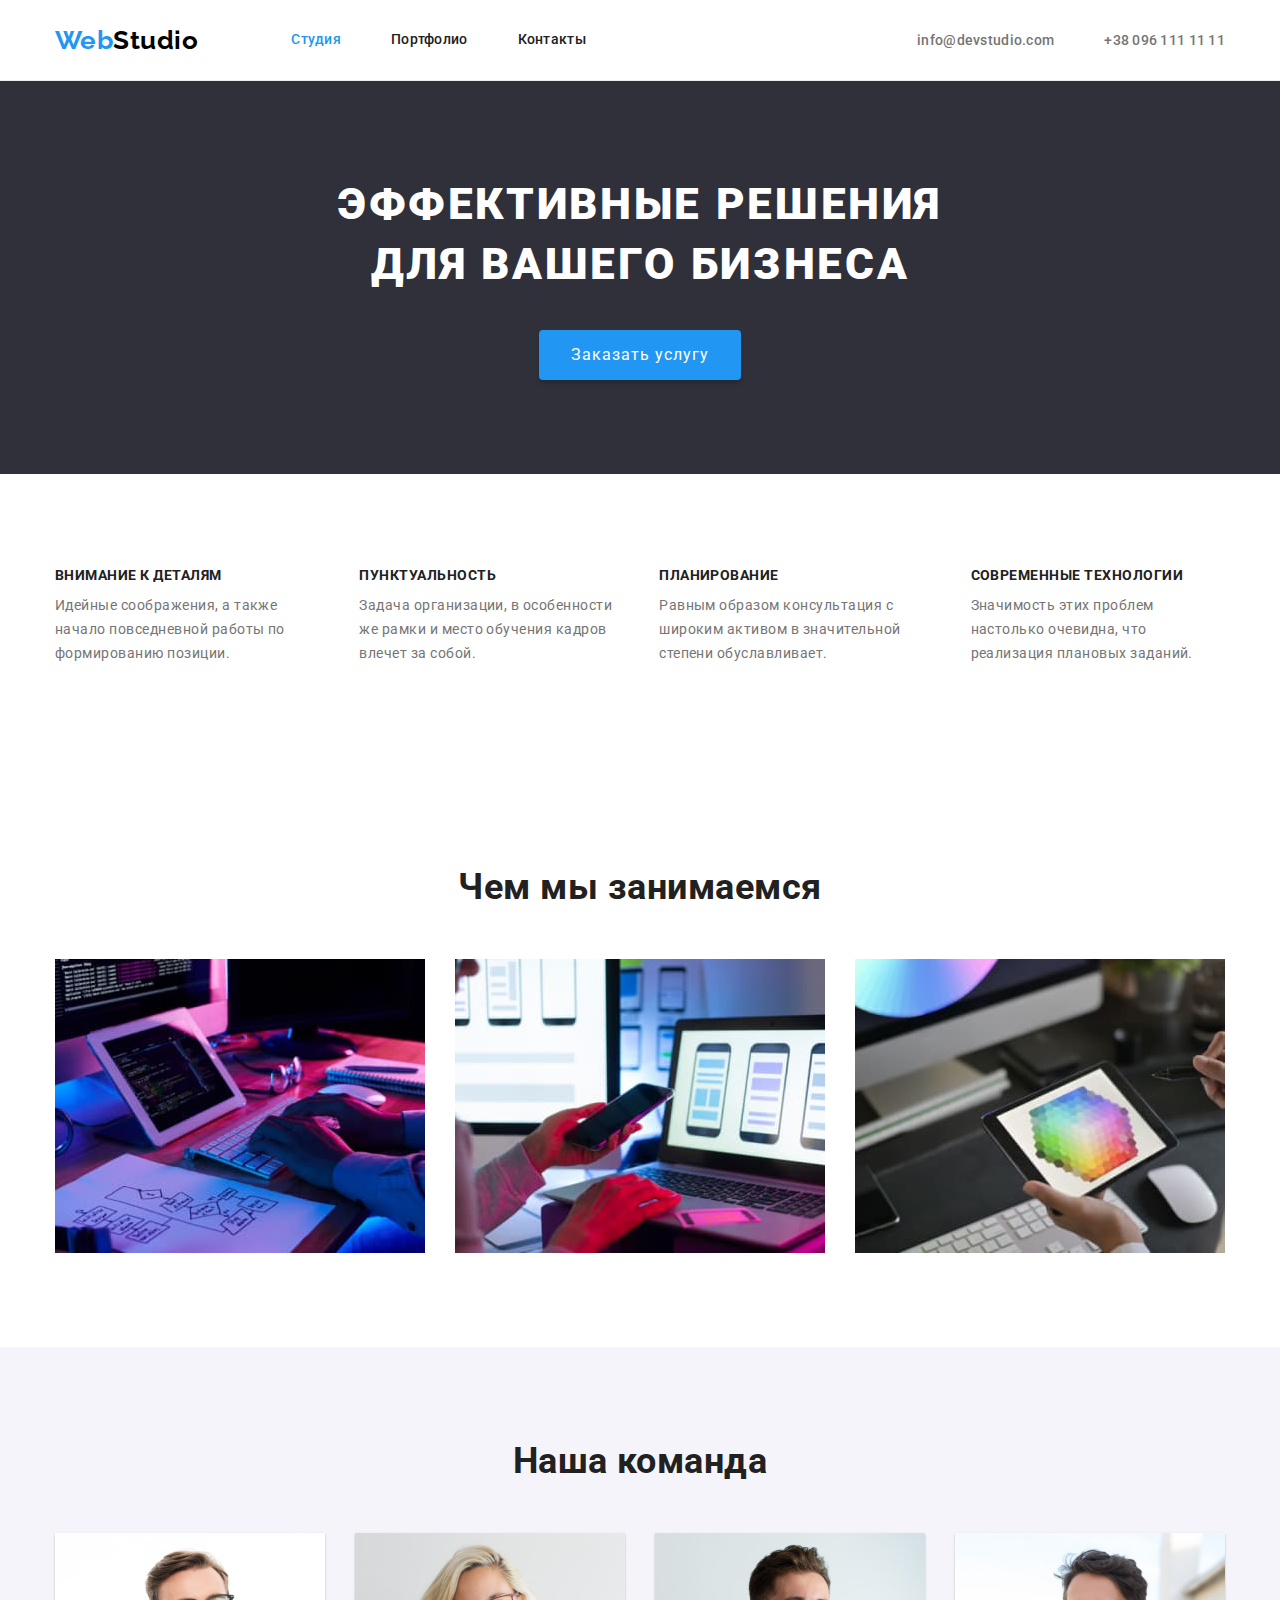
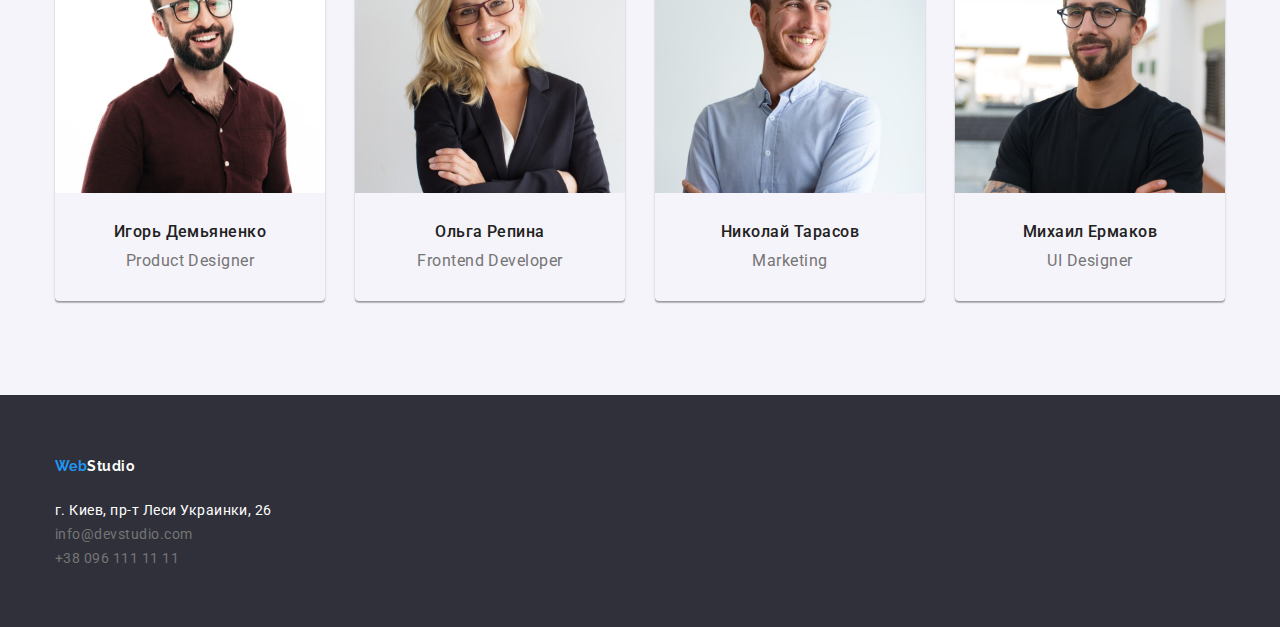
==== index.html @ 9aa397da "додає відступи та позиціонує елементи" ====
<!DOCTYPE html>
<html lang="ru">
  <head>
    <meta charset="UTF-8" />
    <meta http-equiv="X-UA-Compatible" content="IE=edge" />
    <meta name="viewport" content="width=device-width, initial-scale=1.0" />
    <title>Студия</title>
    <link rel="preconnect" href="https://fonts.googleapis.com" />
    <link rel="preconnect" href="https://fonts.gstatic.com" crossorigin />
    <link
      href="https://fonts.googleapis.com/css2?family=Montserrat:wght@400;700&family=Raleway:wght@700&family=Roboto:wght@400;500;700;900&family=Tangerine:wght@400;700&display=swap"
      rel="stylesheet"
    />
    <link
      rel="stylesheet"
      href="https://cdnjs.cloudflare.com/ajax/libs/modern-normalize/1.1.0/modern-normalize.min.css"
    />
    <link rel="stylesheet" href="./css/styles.css" />
  </head>
  <body>
    <!-- header -->
    <header class="header">
      <div class="container header-container">
        <nav class="header-nav">
          <a href="./index.html" class="logo link"><span class="accent">Web</span>Studio</a>
          <ul class="header-nav-list list">
            <li class="header-nav-item">
              <a href="./index.html" class="header-nav-link link current">Студия</a>
            </li>
            <li class="header-nav-item">
              <a href="./portfolio.html" class="header-nav-link link">Портфолио</a>
            </li>
            <li class="header-nav-item"><a href="" class="header-nav-link link">Контакты</a></li>
          </ul>
        </nav>
        <ul class="header-contacts-list list">
          <li class="header-contacts-item">
            <a href="mailto:info@devstudio.com" class="header-contacts-link link"
              >info@devstudio.com</a
            >
          </li>
          <li class="header-contacts-item">
            <a href="tel:+380961111111" class="header-contacts-link link">+38 096 111 11 11</a>
          </li>
        </ul>
      </div>
    </header>

    <main>
      <!-- hero -->
      <section class="hero section">
        <div class="container">
          <h1 class="hero-title">Эффективные решения для вашего бизнеса</h1>
          <button type="button" class="hero-btn">Заказать услугу</button>
        </div>
      </section>

      <!-- benefits -->
      <section class="benefits section">
        <div class="container">
          <h2 class="benefits-title visually-hidden">Наши преимущества</h2>
          <ul class="benefits-list list">
            <li class="benefits-item">
              <h3 class="benefits-title">Внимание к деталям</h3>
              <p class="benefits-text">
                Идейные соображения, а также начало повседневной работы по формированию позиции.
              </p>
            </li>
            <li class="benefits-item">
              <h3 class="benefits-title">Пунктуальность</h3>
              <p class="benefits-text">
                Задача организации, в особенности же рамки и место обучения кадров влечет за собой.
              </p>
            </li>
            <li class="benefits-item">
              <h3 class="benefits-title">Планирование</h3>
              <p class="benefits-text">
                Равным образом консультация с широким активом в значительной степени обуславливает.
              </p>
            </li>
            <li class="benefits-item">
              <h3 class="benefits-title">Современные технологии</h3>
              <p class="benefits-text">
                Значимость этих проблем настолько очевидна, что реализация плановых заданий.
              </p>
            </li>
          </ul>
        </div>
      </section>

      <!-- about -->
      <section class="about section">
        <div class="container">
          <h2 class="about-title">Чем мы занимаемся</h2>
          <ul class="about-list list">
            <li class="about-item">
              <img
                src="./images/img-one.jpg"
                alt="рабочий стол с компьютером"
                width="370"
                height="294"
              />
            </li>
            <li class="about-item">
              <img
                src="./images/img-two.jpg"
                alt="рабочий стол с компьютером"
                width="370"
                height="294"
              />
            </li>
            <li class="about-item">
              <img
                src="./images/img-three.jpg"
                alt="рабочий стол с компьютером"
                width="370"
                height="294"
              />
            </li>
          </ul>
        </div>
      </section>

      <!-- team -->
      <section class="team section">
        <div class="container">
          <h2 class="team-title">Наша команда</h2>
          <ul class="team-list list">
            <li class="team-item">
              <img src="./images/worker-one.jpg" alt="Участник команды" width="270" height="260" />
              <h3 class="team-item-title">Игорь Демьяненко</h3>
              <p class="team-item-text">Product Designer</p>
            </li>
            <li class="team-item">
              <img src="./images/worker-two.jpg" alt="Участник команды" width="270" height="260" />
              <h3 class="team-item-title">Ольга Репина</h3>
              <p class="team-item-text">Frontend Developer</p>
            </li>
            <li class="team-item">
              <img
                src="./images/worker-three.jpg"
                alt="Участник команды"
                width="270"
                height="260"
              />
              <h3 class="team-item-title">Николай Тарасов</h3>
              <p class="team-item-text">Marketing</p>
            </li>
            <li class="team-item">
              <img src="./images/worker-four.jpg" alt="Участник команды" width="270" height="260" />
              <h3 class="team-item-title">Михаил Ермаков</h3>
              <p class="team-item-text">UI Designer</p>
            </li>
          </ul>
        </div>
      </section>
    </main>

    <!-- footer -->
    <footer class="footer">
      <div class="container">
        <a href="./index.html" class="logo link"><span class="accent">Web</span>Studio</a>
        <address>
          <ul class="footer-list list">
            <li class="footer-item">
              <a href="https://goo.gl/maps/piqngm7oDQpEDh6u6" class="footer-map-link link"
                >г. Киев, пр-т Леси Украинки, 26</a
              >
            </li>
            <li class="footer-item">
              <a href="mailto:info@devstudio.com" class="footer-contacts-link link"
                >info@devstudio.com</a
              >
            </li>
            <li class="footer-item">
              <a href="tel:+380961111111" class="footer-contacts-link link">+38 096 111 11 11</a>
            </li>
          </ul>
        </address>
      </div>
    </footer>
  </body>
</html>
---- css/styles.css ----
:root {
  --primary-text-color: #757575;
  --title-text-color: #212121;
  --logo-black: #000000;
  --acent-color: #2196f3;
  --background-hero: #2f303a;
  --primary-white-color: #ffffff;
  --team-btn-background: #f5f4fa;
  --footer-background: #2f303a;
  --footer-link-alpha: gba(255, 255, 255, 0.6);
}
body {
  font-family: Roboto, sans-serif;
  color: var(--primary-text-color);
  letter-spacing: 0.03em;
  background-color: var(--primary-white-color);
  font-size: 16px;
}

html {
  box-sizing: border-box;
}
*,
*::after,
*::before {
  box-sizing: inherit;
} /* Стили для обнуления верхних отступов у элементов */
h1,
h2,
h3,
h4,
h5,
h6,
p {
  margin-top: 0;
} /* Класс для обнуления базовых свойств у списков (ul) */
.list {
  list-style: none;
  padding-left: 0;
  margin: 0;
} /* Класс для обнуления базовых свойств у ссылок */
.link {
  text-decoration: none;
  color: inherit;
} /* Свойства для корректного отображения картинок */
img {
  display: block;
  max-width: 100%;
  height: auto;
} /* Свойства для обнуления курсива у address */
address {
  font-style: normal;
}

.container {
  width: 1200px;
  margin: 0 auto;
  padding: 0 15px;
}

.section {
  padding-top: 94px;
  padding-bottom: 94px;
}

/* header */
.header {
  border-bottom: 1px solid #ececec;
}
.header-container {
  display: flex;
  align-items: center;
}
.header-nav {
  display: flex;
  align-items: center;
}
.header-nav-list {
  display: flex;
  margin-left: 93px;
}
.header-nav-link {
  display: block;
  padding-top: 32px;
  padding-bottom: 32px;
}
.header-contacts-list {
  display: flex;
  margin-left: auto;
}
.header-nav-item:not(:last-child),
.header-contacts-item:not(:last-child) {
  margin-right: 50px;
}

.logo {
  font-family: Raleway, sans-serif;
  font-style: normal;
  font-weight: 700;
  font-size: 26px;
  line-height: 1.19;
  color: var(--logo-black);
}
.accent {
  color: var(--acent-color);
}
.header-nav-link,
.header-contacts-link {
  font-weight: 500;
  font-size: 14px;
  line-height: 1.14;
  letter-spacing: 0.02em;
}
.header-nav-link {
  color: var(--title-text-color);
}
.header-contacts-link {
  color: var(--primary-text-color);
}
.header-nav-link.current,
.header-nav-link:hover,
.header-nav-link:focus,
.header-contacts-link:hover,
.header-contacts-link:focus {
  color: var(--acent-color);
}

/* hero */
.hero {
  background-color: var(--background-hero);
  text-align: center;
}
.hero-title {
  font-weight: 900;
  font-size: 44px;
  line-height: 1.36;
  letter-spacing: 0.06em;
  text-transform: uppercase;
  color: var(--primary-white-color);
  margin-bottom: 35px;
  max-width: 696px;
  margin-left: auto;
  margin-right: auto;
}
.hero-btn {
  font-family: inherit;
  font-size: inherit;
  line-height: 1.88;
  letter-spacing: 0.06em;
  background-color: var(--acent-color);
  box-shadow: 0px 4px 4px rgba(0, 0, 0, 0.15);
  border-radius: 4px;
  color: var(--primary-white-color);
  cursor: pointer;
  padding: 10px 32px;
  border: none;
}

/* benefits */
.visually-hidden {
  position: absolute;
  width: 1px;
  height: 1px;
  margin: -1px;
  border: 0;
  padding: 0;

  white-space: nowrap;
  clip-path: inset(100%);
  clip: rect(0 0 0 0);
  overflow: hidden;
}
.benefits-list {
  display: flex;
}
.benefits-item:not(:last-child) {
  margin-right: 30px;
}
.benefits-title {
  font-size: 14px;
  line-height: 1.14;
  text-transform: uppercase;
  color: var(--title-text-color);
  margin-bottom: 10px;
}
.benefits-text {
  font-size: 14px;
  line-height: 1.71;
}

/* about */
.about-title,
.team-title {
  font-size: 36px;
  line-height: 1.16;
  text-align: center;
  color: var(--title-text-color);
  margin-bottom: 50px;
}
.about-list {
  display: flex;
}
.about-item:not(:last-child) {
  margin-right: 30px;
}

/* team */
.team {
  background-color: var(--team-btn-background);
}
.team-list {
  display: flex;
}
.team-item:not(:last-child) {
  margin-right: 30px;
}
.team-item {
  box-shadow: 0px 1px 3px rgba(0, 0, 0, 0.12), 0px 1px 1px rgba(0, 0, 0, 0.14),
    0px 2px 1px rgba(0, 0, 0, 0.2);
  border-radius: 0px 0px 4px 4px;
}
.team-item-title {
  font-weight: 500;
  font-size: 16px;
  line-height: 1.18;
  text-align: center;
  color: var(--title-text-color);
  margin-bottom: 10px;
  margin-top: 30px;
}
.team-item-text {
  line-height: 1.18;
  text-align: center;
  margin-bottom: 30px;
}
/* footer */
.footer {
  background-color: var(--footer-background);
  padding-top: 60px;
  padding-bottom: 57px;
}
.footer .logo {
  display: inline-block;
  color: var(--primary-white-color);
  margin-bottom: 20px;
}
.footer .link {
  font-style: normal;
  font-size: 14px;
  line-height: 1.71;
}
.footer-map-link {
  color: var(--primary-white-color);
}
.footer-contacts-link {
  color: var(--footer-link-alpha);
}
.footer-contacts-link:hover,
.footer-contacts-link:focus {
  color: var(--acent-color);
}

/* portfolio */
.projects .btn {
  cursor: pointer;
  font-family: inherit;
  font-size: inherit;
  font-weight: 500;
  line-height: 1.62;
  text-align: center;
  color: var(--title-text-color);
  background-color: var(--team-btn-background);
  border-radius: 4px;
  border: none;
}
.btn.active,
.projects .btn:hover,
.projects .btn:focus {
  background-color: var(--acent-color);
  color: var(--primary-white-color);
}

.projects-list-btn {
  display: flex;
  justify-content: center;
  margin-bottom: 50px;
}

.projects-list-btn .btn {
  padding: 6px 22px;
}
.projects-item-btn:not(:last-child) {
  margin-right: 8px;
}

.projects-list {
  display: flex;
  flex-wrap: wrap;
}

.projects-item {
  margin-right: 30px;
  width: 370px;
  height: 404px;
}
.projects-item:nth-child(-n + 6) {
  margin-bottom: 30px;
}

.projects-item:nth-child(3n) {
  margin-right: 0;
}

.projects-title {
  font-size: 18px;
  line-height: 2;
  letter-spacing: 0.06em;
  color: var(--title-text-color);
}
.projects-text {
  line-height: 1.88;
  color: var(--primary-text-color);
}
.projects-text-border {
  border-left: 1px solid #eeeeee;
  border-bottom: 1px solid #eeeeee;
  border-right: 1px solid #eeeeee;
}
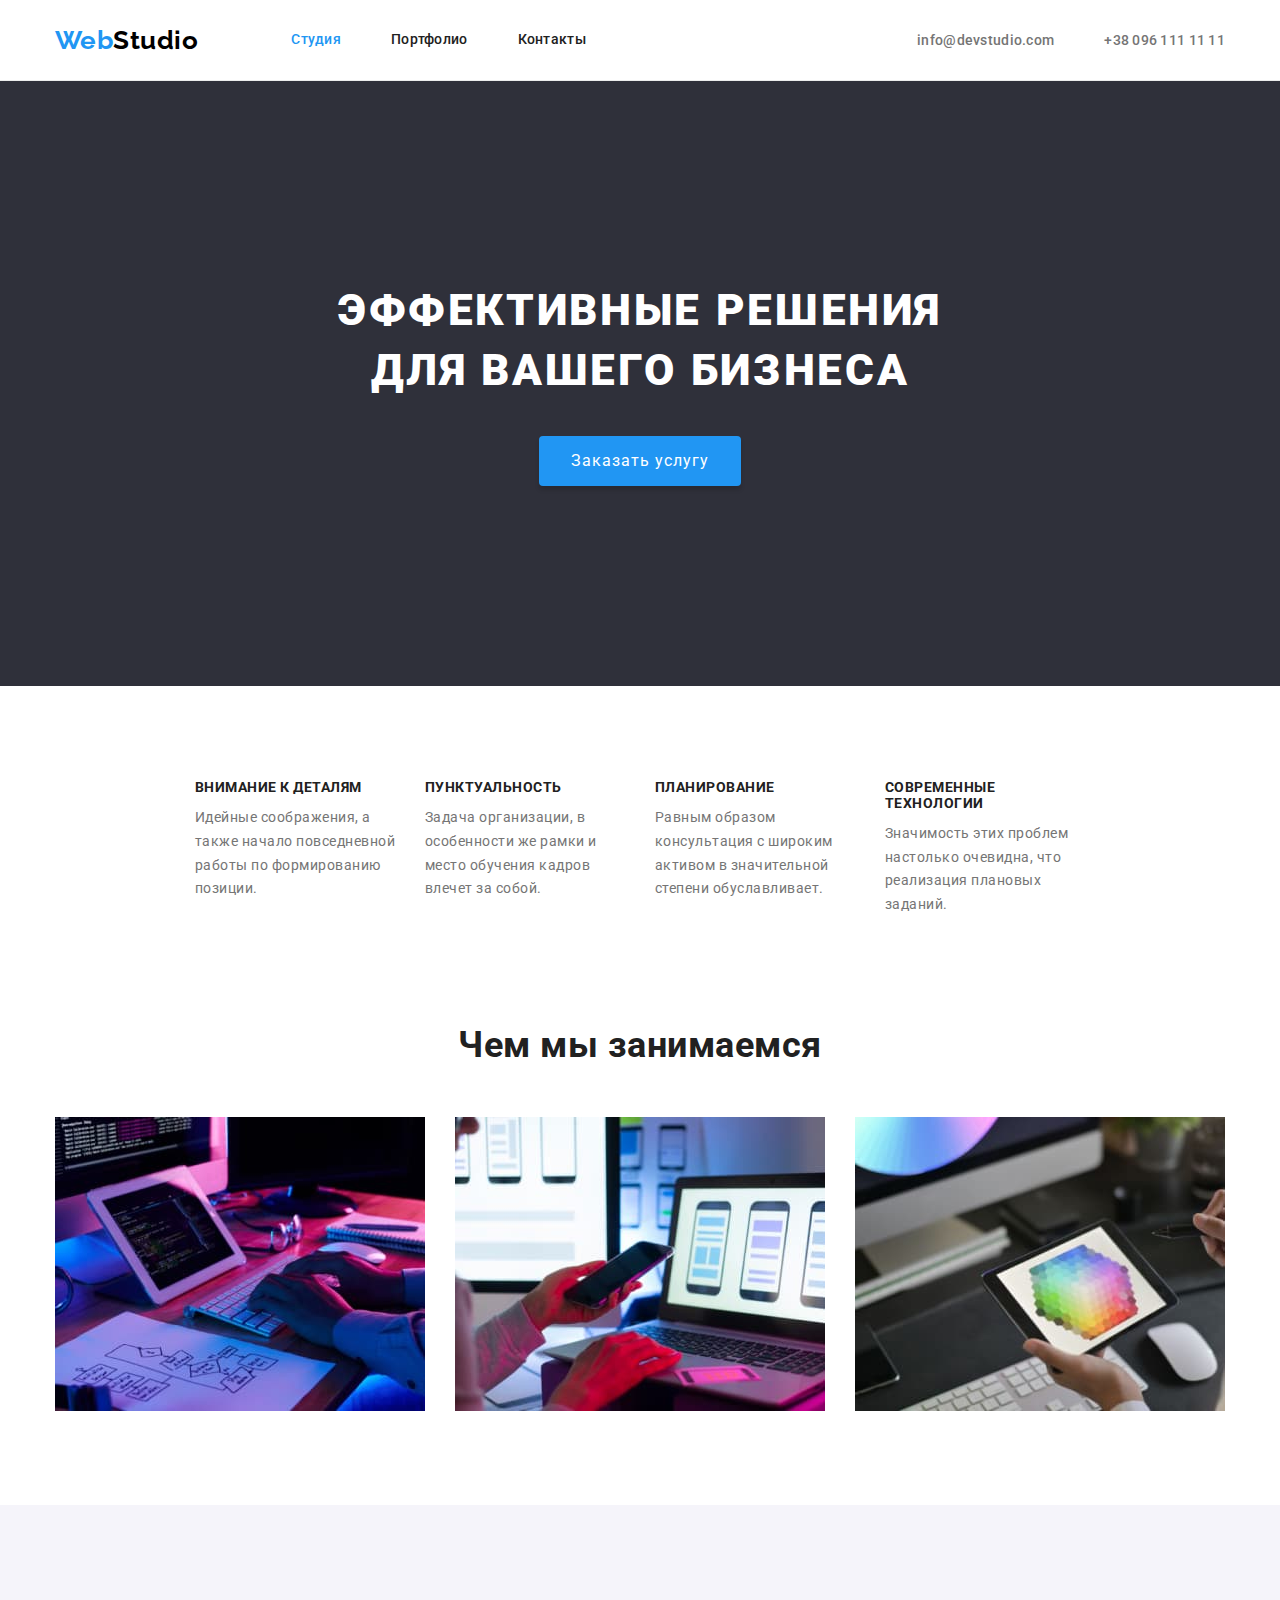
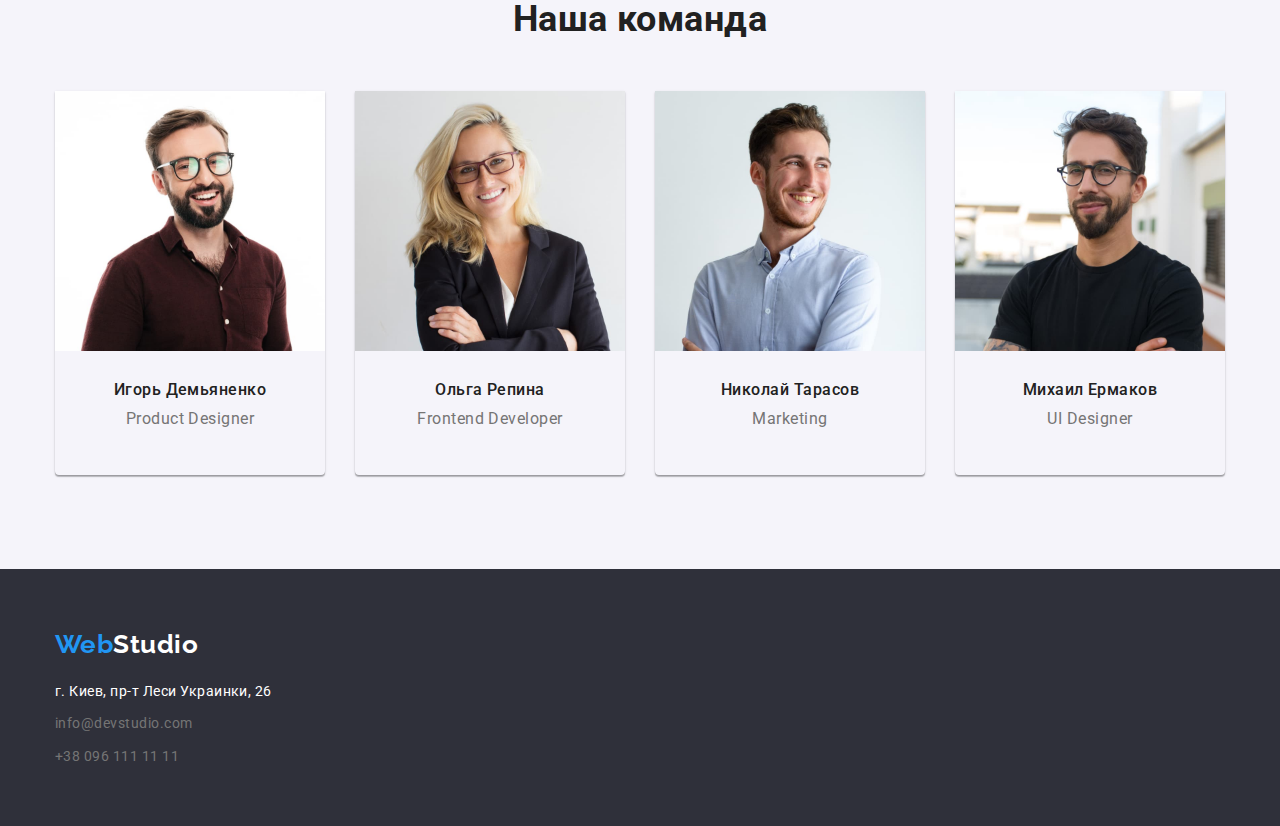
==== commit 80bc880c: "fix mistakes" ====
--- a/index.html
+++ b/index.html
@@ -128,13 +128,17 @@
           <ul class="team-list list">
             <li class="team-item">
               <img src="./images/worker-one.jpg" alt="Участник команды" width="270" height="260" />
-              <h3 class="team-item-title">Игорь Демьяненко</h3>
-              <p class="team-item-text">Product Designer</p>
+              <div class="team-text-content">
+                <h3 class="team-item-title">Игорь Демьяненко</h3>
+                <p class="team-item-text">Product Designer</p>
+              </div>
             </li>
             <li class="team-item">
               <img src="./images/worker-two.jpg" alt="Участник команды" width="270" height="260" />
-              <h3 class="team-item-title">Ольга Репина</h3>
-              <p class="team-item-text">Frontend Developer</p>
+              <div class="team-text-content">
+                <h3 class="team-item-title">Ольга Репина</h3>
+                <p class="team-item-text">Frontend Developer</p>
+              </div>
             </li>
             <li class="team-item">
               <img
@@ -143,13 +147,17 @@
                 width="270"
                 height="260"
               />
-              <h3 class="team-item-title">Николай Тарасов</h3>
-              <p class="team-item-text">Marketing</p>
+              <div class="team-text-content">
+                <h3 class="team-item-title">Николай Тарасов</h3>
+                <p class="team-item-text">Marketing</p>
+              </div>
             </li>
             <li class="team-item">
               <img src="./images/worker-four.jpg" alt="Участник команды" width="270" height="260" />
-              <h3 class="team-item-title">Михаил Ермаков</h3>
-              <p class="team-item-text">UI Designer</p>
+              <div class="team-text-content">
+                <h3 class="team-item-title">Михаил Ермаков</h3>
+                <p class="team-item-text">UI Designer</p>
+              </div>
             </li>
           </ul>
         </div>
--- a/css/styles.css
+++ b/css/styles.css
@@ -129,6 +129,7 @@
 .hero {
   background-color: var(--background-hero);
   text-align: center;
+  padding: 200px 0;
 }
 .hero-title {
   font-weight: 900;
@@ -172,9 +173,13 @@
 }
 .benefits-list {
   display: flex;
+  justify-content: center;
 }
 .benefits-item:not(:last-child) {
   margin-right: 30px;
+}
+.benefits-item {
+  width: 200px;
 }
 .benefits-title {
   font-size: 14px;
@@ -189,6 +194,9 @@
 }
 
 /* about */
+.about {
+  padding-top: 0;
+}
 .about-title,
 .team-title {
   font-size: 36px;
@@ -226,12 +234,13 @@
   text-align: center;
   color: var(--title-text-color);
   margin-bottom: 10px;
-  margin-top: 30px;
 }
 .team-item-text {
   line-height: 1.18;
   text-align: center;
-  margin-bottom: 30px;
+}
+.team-text-content {
+  padding: 30px 0;
 }
 /* footer */
 .footer {
@@ -239,15 +248,20 @@
   padding-top: 60px;
   padding-bottom: 57px;
 }
-.footer .logo {
-  display: inline-block;
-  color: var(--primary-white-color);
-  margin-bottom: 20px;
+.footer-item:not(:last-child) {
+  margin-bottom: 9px;
 }
 .footer .link {
   font-style: normal;
   font-size: 14px;
   line-height: 1.71;
+}
+.footer .logo {
+  display: inline-block;
+  font-size: 26px;
+  line-height: 1.19;
+  color: var(--primary-white-color);
+  margin-bottom: 20px;
 }
 .footer-map-link {
   color: var(--primary-white-color);
@@ -316,13 +330,16 @@
   line-height: 2;
   letter-spacing: 0.06em;
   color: var(--title-text-color);
+  margin-bottom: 4px;
 }
 .projects-text {
   line-height: 1.88;
   color: var(--primary-text-color);
+  margin-bottom: 0;
 }
 .projects-text-border {
   border-left: 1px solid #eeeeee;
   border-bottom: 1px solid #eeeeee;
   border-right: 1px solid #eeeeee;
-}
+  padding: 20px 24px;
+}
